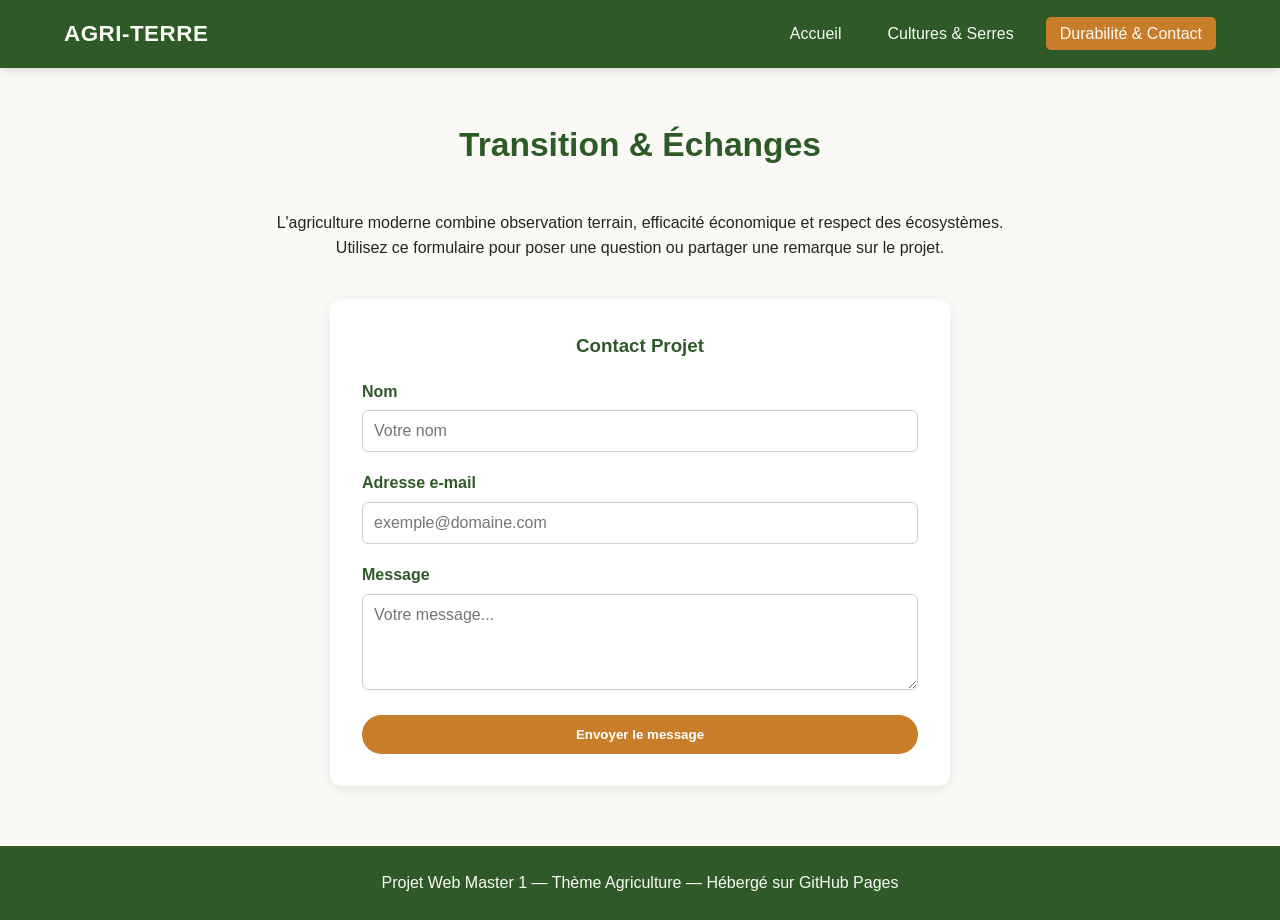
==== durabilite.html @ 1079cdbe "Add files via upload" ====
<!DOCTYPE html>
<html lang="fr">
<head>
    <meta charset="UTF-8">
    <meta name="viewport" content="width=device-width, initial-scale=1.0">
    <title>Agriculture & Productions - Durabilité & Contact</title>
    <link rel="stylesheet" href="style.css">
</head>
<body>

    <header>
        <div class="logo">AGRI-TERRE</div>
        <nav>
            <ul>
                <li><a href="index.html">Accueil</a></li>
                <li><a href="cultures.html">Cultures & Serres</a></li>
                <li><a href="durabilite.html" class="active">Durabilité & Contact</a></li>
            </ul>
        </nav>
    </header>

    <main class="container">
        <h2 class="section-title">Transition & Échanges</h2>
        <p style="text-align: center; max-width: 760px; margin: 0 auto 38px auto;">
            L'agriculture moderne combine observation terrain, efficacité économique et respect des écosystèmes. Utilisez ce formulaire pour poser une question ou partager une remarque sur le projet.
        </p>

        <div class="form-box">
            <h3 style="color: var(--vert-foret); margin-bottom: 18px; text-align: center;">Contact Projet</h3>
            <form action="#" method="post">
                <div class="form-group">
                    <label for="nom">Nom</label>
                    <input type="text" id="nom" name="nom" placeholder="Votre nom" required>
                </div>
                <div class="form-group">
                    <label for="email">Adresse e-mail</label>
                    <input type="email" id="email" name="email" placeholder="exemple@domaine.com" required>
                </div>
                <div class="form-group">
                    <label for="message">Message</label>
                    <textarea id="message" name="message" rows="4" placeholder="Votre message..." required></textarea>
                </div>
                <button type="submit" class="btn" style="width: 100%;">Envoyer le message</button>
            </form>
        </div>
    </main>

    <footer>
        <p>Projet Web Master 1 — Thème Agriculture — Hébergé sur GitHub Pages</p>
    </footer>

</body>
</html>
---- style.css ----
:root {
    --vert-foret: #2D5A27;
    --vert-tendre: #588157;
    --terre: #6F4E37;
    --ivoire: #FBF9F5;
    --texte: #222620;
    --accent: #C87D28;
}

* {
    margin: 0;
    padding: 0;
    box-sizing: border-box;
    font-family: 'Segoe UI', Tahoma, Geneva, Verdana, sans-serif;
}

body {
    background-color: var(--ivoire);
    color: var(--texte);
    line-height: 1.6;
}

header {
    background-color: var(--vert-foret);
    padding: 1rem 5%;
    display: flex;
    justify-content: space-between;
    align-items: center;
    position: sticky;
    top: 0;
    z-index: 100;
    box-shadow: 0 2px 10px rgba(0, 0, 0, 0.15);
}

.logo {
    color: var(--ivoire);
    font-size: 1.4rem;
    font-weight: bold;
    letter-spacing: 0.5px;
}

nav ul {
    list-style: none;
    display: flex;
    gap: 18px;
}

nav a {
    color: var(--ivoire);
    text-decoration: none;
    font-weight: 500;
    padding: 8px 14px;
    border-radius: 5px;
    transition: background 0.25s;
}

nav a:hover,
nav a.active {
    background-color: var(--accent);
}

.hero {
    height: 62vh;
    background: linear-gradient(rgba(34, 38, 32, 0.55), rgba(34, 38, 32, 0.72)),
                url('https://images.unsplash.com/photo-1500937359346-b8b263a70d63?auto=format&fit=crop&w=1600&q=80') center/cover;
    display: flex;
    flex-direction: column;
    justify-content: center;
    align-items: center;
    text-align: center;
    color: white;
    padding: 0 20px;
}

.hero h1 {
    font-size: 2.9rem;
    margin-bottom: 14px;
}

.hero p {
    font-size: 1.15rem;
    max-width: 720px;
    margin-bottom: 24px;
}

.btn {
    background-color: var(--accent);
    color: white;
    padding: 12px 26px;
    text-decoration: none;
    border-radius: 28px;
    font-weight: bold;
    border: none;
    cursor: pointer;
    transition: transform 0.2s, background 0.25s;
}

.btn:hover {
    background-color: #a9671d;
    transform: translateY(-2px);
}

.container {
    max-width: 1120px;
    margin: 50px auto;
    padding: 0 20px;
}

h2.section-title {
    text-align: center;
    color: var(--vert-foret);
    font-size: 2.1rem;
    margin-bottom: 38px;
}

.grid-3 {
    display: grid;
    grid-template-columns: repeat(auto-fit, minmax(300px, 1fr));
    gap: 28px;
}

.card {
    background: white;
    border-radius: 12px;
    overflow: hidden;
    box-shadow: 0 4px 14px rgba(0, 0, 0, 0.07);
    transition: transform 0.25s;
}

.card:hover {
    transform: translateY(-4px);
}

.card img {
    width: 100%;
    height: 215px;
    object-fit: cover;
}

.card-content {
    padding: 20px;
}

.card h3 {
    color: var(--terre);
    margin-bottom: 10px;
}

.form-box {
    background: white;
    padding: 32px;
    border-radius: 12px;
    box-shadow: 0 4px 14px rgba(0, 0, 0, 0.07);
    max-width: 620px;
    margin: 0 auto;
}

.form-group {
    margin-bottom: 18px;
}

.form-group label {
    display: block;
    margin-bottom: 6px;
    font-weight: bold;
    color: var(--vert-foret);
}

.form-group input,
.form-group textarea {
    width: 100%;
    padding: 11px;
    border: 1px solid #cbd2c9;
    border-radius: 6px;
    font-size: 1rem;
}

footer {
    background-color: var(--vert-foret);
    color: var(--ivoire);
    text-align: center;
    padding: 24px;
    margin-top: 60px;
}
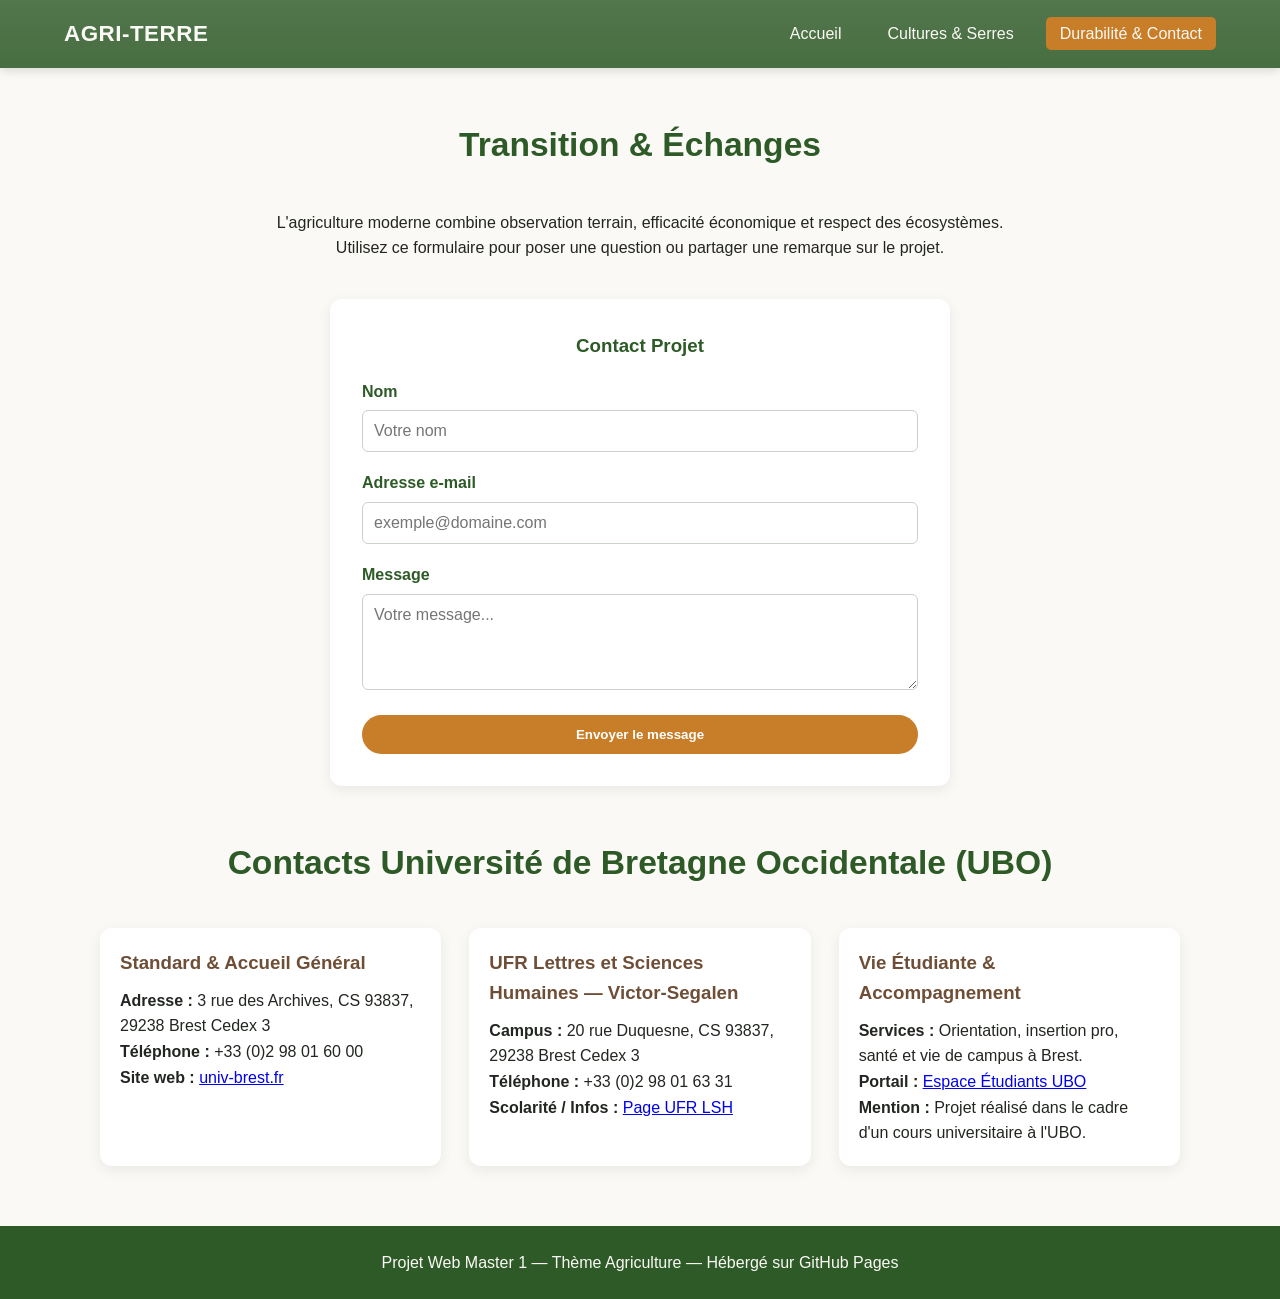
==== commit b02a860f: "Update durabilite.html" ====
--- a/durabilite.html
+++ b/durabilite.html
@@ -43,6 +43,35 @@
                 <button type="submit" class="btn" style="width: 100%;">Envoyer le message</button>
             </form>
         </div>
+        <section style="margin-top: 50px;">
+            <h2 class="section-title">Contacts Université de Bretagne Occidentale (UBO)</h2>
+            <div class="grid-3">
+                <div class="card">
+                    <div class="card-content">
+                        <h3>Standard & Accueil Général</h3>
+                        <p><strong>Adresse :</strong> 3 rue des Archives, CS 93837, 29238 Brest Cedex 3</p>
+                        <p><strong>Téléphone :</strong> +33 (0)2 98 01 60 00</p>
+                        <p><strong>Site web :</strong> <a href="https://www.univ-brest.fr" target="_blank" rel="noopener">univ-brest.fr</a></p>
+                    </div>
+                </div>
+                <div class="card">
+                    <div class="card-content">
+                        <h3>UFR Lettres et Sciences Humaines — Victor-Segalen</h3>
+                        <p><strong>Campus :</strong> 20 rue Duquesne, CS 93837, 29238 Brest Cedex 3</p>
+                        <p><strong>Téléphone :</strong> +33 (0)2 98 01 63 31</p>
+                        <p><strong>Scolarité / Infos :</strong> <a href="https://www.univ-brest.fr/ufr-lettres-sciences-humaines" target="_blank" rel="noopener">Page UFR LSH</a></p>
+                    </div>
+                </div>
+                <div class="card">
+                    <div class="card-content">
+                        <h3>Vie Étudiante & Accompagnement</h3>
+                        <p><strong>Services :</strong> Orientation, insertion pro, santé et vie de campus à Brest.</p>
+                        <p><strong>Portail :</strong> <a href="https://www.univ-brest.fr/etudiants" target="_blank" rel="noopener">Espace Étudiants UBO</a></p>
+                        <p><strong>Mention :</strong> Projet réalisé dans le cadre d'un cours universitaire à l'UBO.</p>
+                    </div>
+                </div>
+            </div>
+        </section>
     </main>
 
     <footer>
--- a/style.css
+++ b/style.css
@@ -21,7 +21,8 @@
 }
 
 header {
-    background-color: var(--vert-foret);
+    background: linear-gradient(rgba(45, 90, 39, 0.82), rgba(45, 90, 39, 0.88)),
+                url('https://images.unsplash.com/photo-1500937359346-b8b263a70d63?auto=format&fit=crop&w=1600&q=80') center/cover no-repeat;
     padding: 1rem 5%;
     display: flex;
     justify-content: space-between;
@@ -61,8 +62,8 @@
 
 .hero {
     height: 62vh;
-    background: linear-gradient(rgba(34, 38, 32, 0.55), rgba(34, 38, 32, 0.72)),
-                url('https://images.unsplash.com/photo-1500937359346-b8b263a70d63?auto=format&fit=crop&w=1600&q=80') center/cover;
+    background: linear-gradient(rgba(34, 38, 32, 0.45), rgba(34, 38, 32, 0.62)),
+                url('https://images.unsplash.com/photo-1464226184884-fa280b87c399?auto=format&fit=crop&w=1600&q=80') center/cover no-repeat;
     display: flex;
     flex-direction: column;
     justify-content: center;
